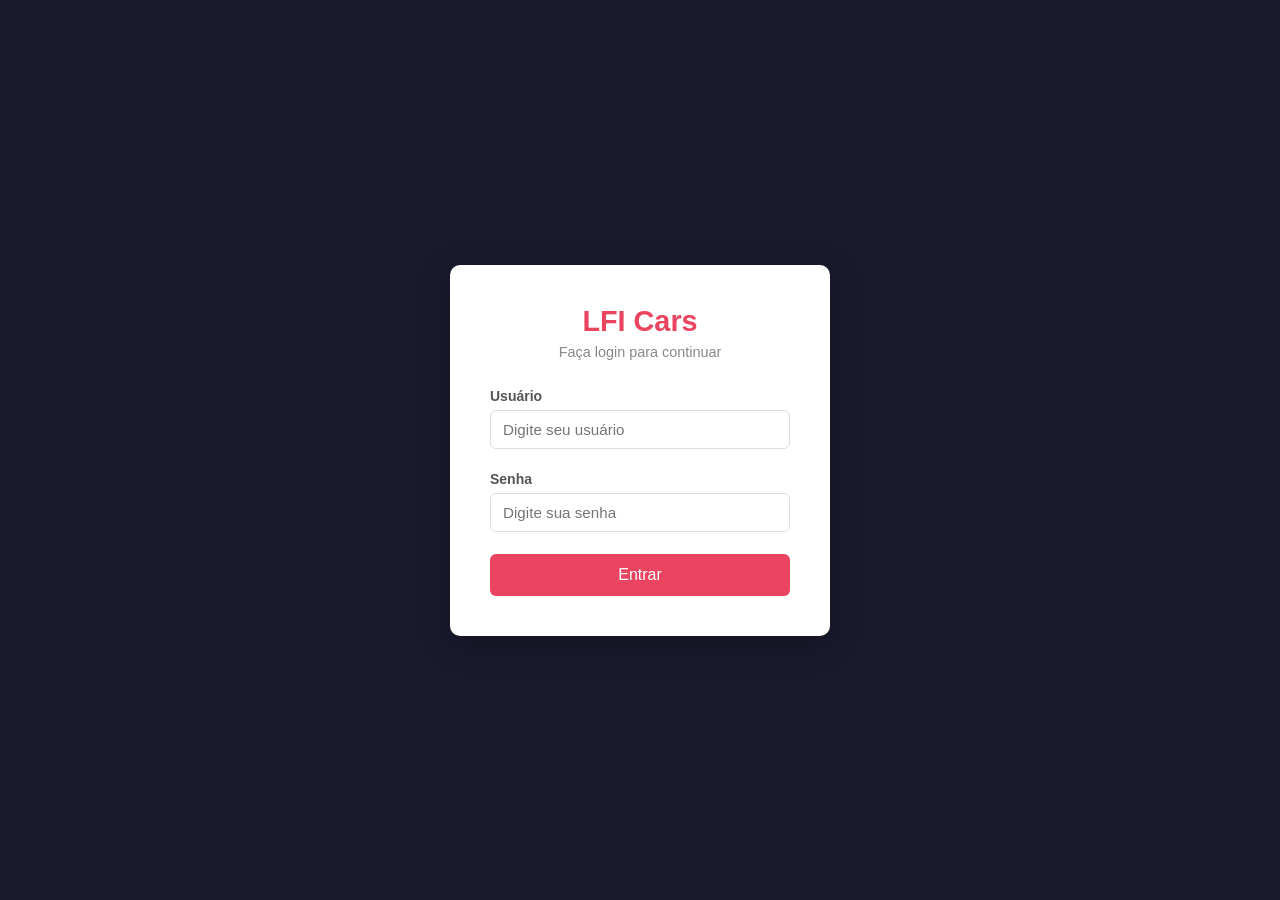
==== index.html @ 262f2298 "Add files via upload" ====
<!DOCTYPE html>
<html lang="pt-BR">
<head>
  <meta charset="UTF-8" />
  <meta name="viewport" content="width=device-width, initial-scale=1.0" />
  <title>LFI Cars</title>
  <link rel="stylesheet" href="style.css" />
</head>
<body>

  <!-- Header carregado via fetch assíncrono -->
  <div id="header-container"></div>

  <main class="container">

    <!-- FORMULÁRIO -->
    <section class="card">
      <h2 id="form-titulo">Cadastrar Veículo</h2>

      <form id="form-veiculo">
        <div class="field">
          <label for="modelo">Modelo</label>
          <input type="text" id="modelo" placeholder="Ex: Civic 2024" />
        </div>

        <div class="field">
          <label for="preco">Preço (R$)</label>
          <input type="number" id="preco" placeholder="Ex: 150000" />
        </div>

        <div class="field">
          <label for="ano">Ano</label>
          <input type="number" id="ano" placeholder="Ex: 2024" />
        </div>

        <div class="form-btns">
          <button type="submit" class="btn-primary" id="btn-submit">Cadastrar</button>
          <button type="button" class="btn-secondary" id="btn-cancelar" style="display:none" onclick="cancelarEdicao()">Cancelar</button>
        </div>
      </form>
    </section>

    <!-- TABELA -->
    <section class="card">
      <h2>Veículos Cadastrados</h2>
      <table>
        <thead>
          <tr>
            <th>Modelo</th>
            <th>Preço</th>
            <th>Ano</th>
            <th>Ações</th>
          </tr>
        </thead>
        <tbody id="tabela-body">
          <!-- linhas geradas pelo JS -->
        </tbody>
      </table>
    </section>

  </main>

  <!-- Footer carregado via fetch assíncrono -->
  <div id="footer-container"></div>

  <script src="script.js"></script>
</body>
</html>
---- style.css ----
/* =============================================
   RESET E BASE
============================================= */
* {
  margin: 0;
  padding: 0;
  box-sizing: border-box;
}

body {
  font-family: Arial, sans-serif;
  background: #f0f2f5;
  color: #333;
  min-height: 100vh;
  display: flex;
  flex-direction: column;
}

main.container {
  flex: 1;
}

/* Header → header.css | Footer → footer.css */

/* =============================================
   CONTAINER PRINCIPAL
============================================= */
.container {
  max-width: 800px;
  margin: 32px auto;
  padding: 0 16px;
  display: flex;
  flex-direction: column;
  gap: 24px;
}

/* =============================================
   CARD
============================================= */
.card {
  background: white;
  border-radius: 8px;
  padding: 24px;
  box-shadow: 0 2px 8px rgba(0, 0, 0, 0.08);
}

.card h2 {
  margin-bottom: 20px;
  font-size: 1.1rem;
  color: #1a1a2e;
  border-bottom: 2px solid #e94560;
  padding-bottom: 8px;
}

/* =============================================
   FORMULÁRIO
============================================= */
.field {
  display: flex;
  flex-direction: column;
  gap: 6px;
  margin-bottom: 16px;
}

.field label {
  font-size: 0.875rem;
  font-weight: bold;
  color: #555;
}

.field input,
.field select {
  padding: 10px 12px;
  border: 1px solid #ddd;
  border-radius: 6px;
  font-size: 0.95rem;
  transition: border-color 0.2s;
}

.field input:focus,
.field select:focus {
  outline: none;
  border-color: #e94560;
}

.erro {
  color: #e94560;
  font-size: 0.8rem;
}

.form-btns {
  display: flex;
  gap: 12px;
  margin-top: 4px;
}

.btn-primary {
  background: #e94560;
  color: white;
  border: none;
  padding: 10px 24px;
  border-radius: 6px;
  cursor: pointer;
  font-size: 0.95rem;
}

.btn-primary:hover {
  background: #c73652;
}

.btn-secondary {
  background: #eee;
  color: #333;
  border: none;
  padding: 10px 24px;
  border-radius: 6px;
  cursor: pointer;
  font-size: 0.95rem;
}

.btn-secondary:hover {
  background: #ddd;
}

/* =============================================
   TABELA
============================================= */
table {
  width: 100%;
  border-collapse: collapse;
  font-size: 0.95rem;
}

thead th {
  background: #1a1a2e;
  color: white;
  padding: 10px 14px;
  text-align: left;
  font-weight: normal;
}

tbody tr {
  border-bottom: 1px solid #eee;
}

tbody tr:hover {
  background: #f9f9f9;
}

tbody td {
  padding: 10px 14px;
}

.btn-editar,
.btn-excluir {
  border: none;
  padding: 5px 12px;
  border-radius: 4px;
  cursor: pointer;
  font-size: 0.8rem;
  margin-right: 6px;
}

.btn-editar {
  background: #3498db;
  color: white;
}

.btn-editar:hover {
  background: #2980b9;
}

.btn-excluir {
  background: #e74c3c;
  color: white;
}

.btn-excluir:hover {
  background: #c0392b;
}

.sem-dados {
  text-align: center;
  color: #aaa;
  padding: 20px;
}

/* =============================================
   LOGIN
============================================= */
.login-page {
  display: flex;
  justify-content: center;
  align-items: center;
  background: #1a1a2e;
}

.login-box {
  background: white;
  padding: 40px;
  border-radius: 10px;
  width: 100%;
  max-width: 380px;
  box-shadow: 0 8px 32px rgba(0, 0, 0, 0.3);
}

.login-box h1 {
  text-align: center;
  color: #e94560;
  margin-bottom: 6px;
  font-size: 1.8rem;
}

.login-sub {
  text-align: center;
  color: #888;
  margin-bottom: 28px;
  font-size: 0.9rem;
}

.login-box .btn-primary {
  width: 100%;
  padding: 12px;
  font-size: 1rem;
}
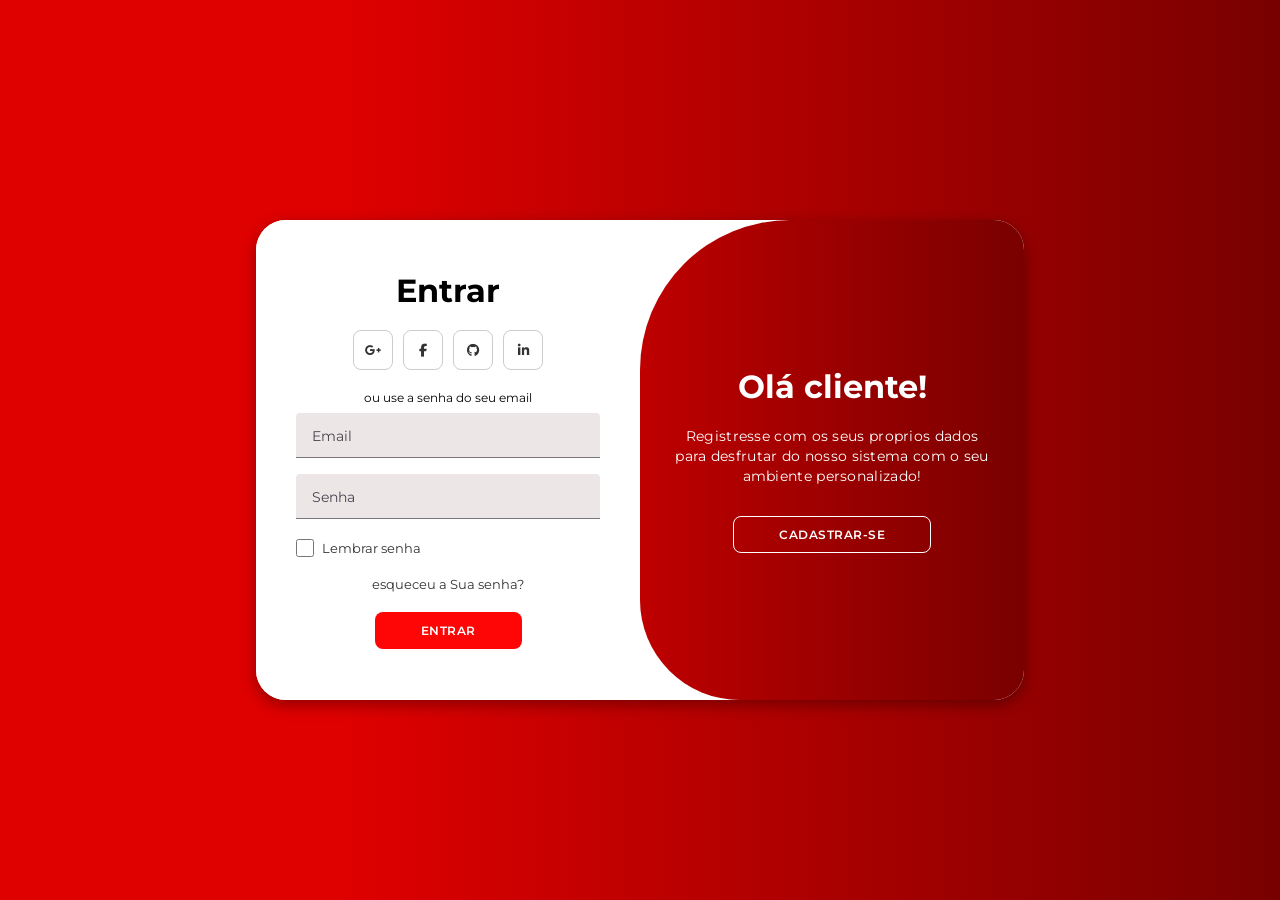
==== commit 09df970b: "mudanças feitas pelo isac" ====
--- a/index.html
+++ b/index.html
@@ -4,9 +4,13 @@
   <meta charset="UTF-8" />
   <meta name="viewport" content="width=device-width, initial-scale=1.0" />
   <title>LFI Cars</title>
+  <link rel="stylesheet" href="https://cdnjs.cloudflare.com/ajax/libs/font-awesome/6.4.2/css/all.min.css" />
   <link rel="stylesheet" href="style.css" />
 </head>
 <body>
+
+  <!-- Navbar (sidebar) carregada via fetch assíncrono -->
+  <div id="navbar-container"></div>
 
   <!-- Header carregado via fetch assíncrono -->
   <div id="header-container"></div>
@@ -17,20 +21,43 @@
     <section class="card">
       <h2 id="form-titulo">Cadastrar Veículo</h2>
 
-      <form id="form-veiculo">
+      <form id="form-veiculo" novalidate>
         <div class="field">
+          <input type="text" id="modelo" placeholder=" " />
           <label for="modelo">Modelo</label>
-          <input type="text" id="modelo" placeholder="Ex: Civic 2024" />
+          <span class="erro" id="erro-modelo"></span>
         </div>
 
         <div class="field">
-          <label for="preco">Preço (R$)</label>
-          <input type="number" id="preco" placeholder="Ex: 150000" />
+          <input type="text" id="marca" placeholder=" " />
+          <label for="marca">Marca</label>
+          <span class="erro" id="erro-marca"></span>
         </div>
 
         <div class="field">
+          <input type="number" id="preco" placeholder=" " />
+          <label for="preco">Preço (R$)</label>
+          <span class="erro" id="erro-preco"></span>
+        </div>
+
+        <div class="field">
+          <input type="number" id="ano" placeholder=" " />
           <label for="ano">Ano</label>
-          <input type="number" id="ano" placeholder="Ex: 2024" />
+          <span class="erro" id="erro-ano"></span>
+        </div>
+
+        <div class="field">
+          <select id="combustivel">
+            <option value="">Selecione...</option>
+            <option value="Gasolina">Gasolina</option>
+            <option value="Etanol">Etanol</option>
+            <option value="Flex">Flex</option>
+            <option value="Diesel">Diesel</option>
+            <option value="Elétrico">Elétrico</option>
+            <option value="Híbrido">Híbrido</option>
+          </select>
+          <label for="combustivel">Combustível</label>
+          <span class="erro" id="erro-combustivel"></span>
         </div>
 
         <div class="form-btns">
@@ -40,22 +67,55 @@
       </form>
     </section>
 
-    <!-- TABELA -->
+    <!-- TABELA (Material Design 2 - Data Table) -->
     <section class="card">
       <h2>Veículos Cadastrados</h2>
-      <table>
-        <thead>
-          <tr>
-            <th>Modelo</th>
-            <th>Preço</th>
-            <th>Ano</th>
-            <th>Ações</th>
-          </tr>
-        </thead>
-        <tbody id="tabela-body">
-          <!-- linhas geradas pelo JS -->
-        </tbody>
-      </table>
+
+      <div class="data-table-container">
+        <table class="data-table">
+          <thead>
+            <tr>
+              <th class="col-checkbox">
+                <input type="checkbox" id="check-all" class="row-checkbox" />
+              </th>
+              <th class="sortable" data-coluna="modelo">
+                Modelo <span class="sort-arrow"></span>
+              </th>
+              <th class="sortable" data-coluna="marca">
+                Marca <span class="sort-arrow"></span>
+              </th>
+              <th class="sortable" data-coluna="preco">
+                Preço <span class="sort-arrow"></span>
+              </th>
+              <th class="sortable" data-coluna="ano">
+                Ano <span class="sort-arrow"></span>
+              </th>
+              <th class="sortable" data-coluna="combustivel">
+                Combustível <span class="sort-arrow"></span>
+              </th>
+              <th>Ações</th>
+            </tr>
+          </thead>
+          <tbody id="tabela-body">
+            <!-- linhas geradas pelo JS -->
+          </tbody>
+        </table>
+
+        <!-- Paginação MD2 -->
+        <div class="pagination">
+          <span class="rows-per-page-label">Linhas por página:</span>
+          <select id="rows-per-page" class="rows-select">
+            <option value="5" selected>5</option>
+            <option value="10">10</option>
+            <option value="25">25</option>
+          </select>
+
+          <span class="page-info" id="page-info">0–0 de 0</span>
+
+          <button type="button" class="page-btn" id="btn-prev" aria-label="Página anterior">‹</button>
+          <button type="button" class="page-btn" id="btn-next" aria-label="Próxima página">›</button>
+        </div>
+      </div>
     </section>
 
   </main>
--- a/style.css
+++ b/style.css
@@ -14,6 +14,8 @@
   min-height: 100vh;
   display: flex;
   flex-direction: column;
+  /* Deixa espaço fixo para o navbar lateral (10px + 300px + 20px de respiro) */
+  padding-left: 330px;
 }
 
 main.container {
@@ -26,19 +28,47 @@
    CONTAINER PRINCIPAL
 ============================================= */
 .container {
-  max-width: 800px;
   margin: 32px auto;
-  padding: 0 16px;
+  padding: 0 24px;
   display: flex;
-  flex-direction: column;
+  flex-direction: row;
+  align-items: flex-start;
   gap: 24px;
+}
+
+/* Tabela à esquerda (cresce e ocupa o espaço restante) */
+.container > .card:nth-child(2) {
+  order: 1;
+  flex: 1 1 auto;
+  min-width: 0; /* permite a tabela encolher sem estourar o layout */
+}
+
+/* Formulário à direita (largura fixa) */
+.container > .card:nth-child(1) {
+  order: 2;
+  flex: 0 0 340px;
+}
+
+/* Em telas pequenas: navbar volta a ser fluido e os cards empilham */
+@media (max-width: 1024px) {
+  body {
+    padding-left: 0;
+  }
+  .container {
+    flex-direction: column;
+  }
+  .container > .card:nth-child(1),
+  .container > .card:nth-child(2) {
+    order: initial;
+    flex: 1 1 auto;
+  }
 }
 
 /* =============================================
    CARD
 ============================================= */
 .card {
-  background: white;
+  background: #ececec; /* surface-container-high (paleta clara) */
   border-radius: 8px;
   padding: 24px;
   box-shadow: 0 2px 8px rgba(0, 0, 0, 0.08);
@@ -55,37 +85,100 @@
 /* =============================================
    FORMULÁRIO
 ============================================= */
+/* Material Design 3 - Filled text field com label flutuante */
 .field {
-  display: flex;
-  flex-direction: column;
-  gap: 6px;
-  margin-bottom: 16px;
-}
-
-.field label {
-  font-size: 0.875rem;
-  font-weight: bold;
-  color: #555;
+  position: relative;
+  margin-bottom: 20px;
 }
 
 .field input,
 .field select {
-  padding: 10px 12px;
-  border: 1px solid #ddd;
-  border-radius: 6px;
+  width: 100%;
+  background-color: #ece6e6; /* surface-container-highest */
+  border: none;
+  border-bottom: 1px solid #79747e; /* indicador ativo (repouso) */
+  border-radius: 4px 4px 0 0; /* cantos arredondados só no topo */
+  /* espaço extra no topo para o label flutuante */
+  padding: 20px 12px 6px;
   font-size: 0.95rem;
-  transition: border-color 0.2s;
+  color: #1a1a2e;
+  transition: background-color 0.15s ease, border-bottom-color 0.15s ease,
+    box-shadow 0.15s ease;
+}
+
+.field input:hover,
+.field select:hover {
+  background-color: #e3dcdc;
 }
 
 .field input:focus,
 .field select:focus {
   outline: none;
-  border-color: #e94560;
+  background-color: #e3dcdc;
+  border-bottom-color: #e94560; /* primary */
+  /* indicador ativo de 2px no foco, sem deslocar o layout */
+  box-shadow: inset 0 -1px 0 0 #e94560;
+}
+
+/* Label flutuante */
+.field label {
+  position: absolute;
+  left: 12px;
+  top: 50%;
+  transform: translateY(-50%);
+  font-size: 0.95rem;
+  font-weight: normal;
+  color: #555;
+  pointer-events: none;
+  transition: top 0.15s ease, font-size 0.15s ease, color 0.15s ease,
+    transform 0.15s ease;
+}
+
+/* Sobe o label quando o campo está em foco ou preenchido */
+.field input:focus + label,
+.field input:not(:placeholder-shown) + label,
+.field select:focus + label {
+  top: 6px;
+  transform: translateY(0);
+  font-size: 0.7rem;
+}
+
+.field input:focus + label,
+.field select:focus + label {
+  color: #e94560; /* primary */
+}
+
+/* O placeholder de exemplo só aparece quando o campo está em foco */
+.field input::placeholder {
+  color: transparent;
+}
+
+.field input:focus::placeholder {
+  color: #999;
+}
+
+/* Para o <select>, o label fica sempre flutuando (já tem opção visível) */
+.field select + label {
+  top: 6px;
+  transform: translateY(0);
+  font-size: 0.7rem;
+}
+
+.field select {
+  appearance: none;
+  -webkit-appearance: none;
+  background-image: url("data:image/svg+xml;utf8,<svg xmlns='http://www.w3.org/2000/svg' width='12' height='8' viewBox='0 0 12 8'><path fill='%23555' d='M6 8 0 0h12z'/></svg>");
+  background-repeat: no-repeat;
+  background-position: right 12px center;
+  padding-right: 32px;
 }
 
 .erro {
+  display: block;
   color: #e94560;
   font-size: 0.8rem;
+  margin-top: 4px;
+  min-height: 1em;
 }
 
 .form-btns {
@@ -123,32 +216,163 @@
 }
 
 /* =============================================
-   TABELA
+   TABELA (Material Design 2 - Data Table)
 ============================================= */
-table {
+.data-table-container {
+  background: #ececec; /* mesma surface dos cards */
+  border-radius: 4px;
+  box-shadow: 0 1px 3px rgba(0, 0, 0, 0.12), 0 1px 2px rgba(0, 0, 0, 0.24);
+  overflow-x: auto;
+}
+
+.data-table {
   width: 100%;
   border-collapse: collapse;
-  font-size: 0.95rem;
-}
-
-thead th {
-  background: #1a1a2e;
-  color: white;
-  padding: 10px 14px;
+  font-size: 0.875rem; /* 14dp */
+  color: rgba(0, 0, 0, 0.87);
+}
+
+/* Cabeçalho: 56dp de altura, peso médio, cinza escuro */
+.data-table thead th {
+  height: 56px;
+  padding: 0 16px;
   text-align: left;
-  font-weight: normal;
-}
-
-tbody tr {
-  border-bottom: 1px solid #eee;
-}
-
-tbody tr:hover {
-  background: #f9f9f9;
-}
-
-tbody td {
-  padding: 10px 14px;
+  font-weight: 500;
+  font-size: 0.75rem; /* 12dp */
+  color: rgba(0, 0, 0, 0.54);
+  border-bottom: 1px solid rgba(0, 0, 0, 0.12);
+  white-space: nowrap;
+}
+
+/* Espaço extra entre colunas (32dp entre conteúdos) */
+.data-table thead th + th,
+.data-table tbody td + td {
+  padding-left: 32px;
+}
+
+/* Linhas do corpo: 52dp de altura */
+.data-table tbody td {
+  height: 52px;
+  padding: 0 16px;
+  border-bottom: 1px solid rgba(0, 0, 0, 0.12);
+}
+
+/* Hover na linha (desktop) */
+.data-table tbody tr:hover {
+  background-color: rgba(0, 0, 0, 0.04);
+}
+
+/* Coluna de checkbox: mais estreita, sem o padding-left de 32px */
+.data-table th.col-checkbox,
+.data-table td.col-checkbox {
+  width: 48px;
+  padding: 0 8px 0 16px;
+}
+
+.data-table thead th.col-checkbox + th,
+.data-table tbody td.col-checkbox + td {
+  padding-left: 16px;
+}
+
+/* Checkbox no estilo MD2 */
+.row-checkbox {
+  width: 18px;
+  height: 18px;
+  cursor: pointer;
+  accent-color: #e94560;
+  margin: 0;
+  vertical-align: middle;
+}
+
+/* Linha selecionada: fundo destacado (MD2) */
+.data-table tbody tr.selected {
+  background-color: #fce4ec;
+}
+
+.data-table tbody tr.selected:hover {
+  background-color: #f8bbd0;
+}
+
+/* Coluna ordenável */
+.data-table th.sortable {
+  cursor: pointer;
+  user-select: none;
+}
+
+.data-table th.sortable:hover {
+  color: rgba(0, 0, 0, 0.87);
+}
+
+/* Seta de ordenação (escondida por padrão) */
+.sort-arrow {
+  display: inline-block;
+  margin-left: 6px;
+  font-size: 0.75rem;
+  opacity: 0;
+  transition: opacity 0.15s ease, transform 0.15s ease;
+}
+
+.data-table th.sortable:hover .sort-arrow {
+  opacity: 0.54;
+}
+
+.data-table th.sort-asc .sort-arrow,
+.data-table th.sort-desc .sort-arrow {
+  opacity: 1;
+}
+
+.data-table th.sort-asc .sort-arrow::before {
+  content: "↑";
+}
+
+.data-table th.sort-desc .sort-arrow::before {
+  content: "↓";
+}
+
+.data-table th.sortable:hover .sort-arrow:empty::before {
+  content: "↓";
+}
+
+/* Paginação */
+.pagination {
+  display: flex;
+  align-items: center;
+  justify-content: flex-end;
+  gap: 16px;
+  padding: 8px 16px;
+  font-size: 0.75rem;
+  color: rgba(0, 0, 0, 0.54);
+  border-top: 1px solid rgba(0, 0, 0, 0.12);
+}
+
+.rows-select {
+  border: none;
+  background: transparent;
+  font-size: 0.75rem;
+  color: rgba(0, 0, 0, 0.87);
+  cursor: pointer;
+  padding: 4px 8px;
+}
+
+.page-btn {
+  background: transparent;
+  border: none;
+  width: 32px;
+  height: 32px;
+  border-radius: 50%;
+  cursor: pointer;
+  font-size: 1.2rem;
+  color: rgba(0, 0, 0, 0.54);
+  transition: background-color 0.15s ease;
+}
+
+.page-btn:hover:not(:disabled) {
+  background-color: rgba(0, 0, 0, 0.08);
+}
+
+.page-btn:disabled {
+  color: rgba(0, 0, 0, 0.26);
+  cursor: default;
 }
 
 .btn-editar,
@@ -185,41 +409,3 @@
   padding: 20px;
 }
 
-/* =============================================
-   LOGIN
-============================================= */
-.login-page {
-  display: flex;
-  justify-content: center;
-  align-items: center;
-  background: #1a1a2e;
-}
-
-.login-box {
-  background: white;
-  padding: 40px;
-  border-radius: 10px;
-  width: 100%;
-  max-width: 380px;
-  box-shadow: 0 8px 32px rgba(0, 0, 0, 0.3);
-}
-
-.login-box h1 {
-  text-align: center;
-  color: #e94560;
-  margin-bottom: 6px;
-  font-size: 1.8rem;
-}
-
-.login-sub {
-  text-align: center;
-  color: #888;
-  margin-bottom: 28px;
-  font-size: 0.9rem;
-}
-
-.login-box .btn-primary {
-  width: 100%;
-  padding: 12px;
-  font-size: 1rem;
-}
